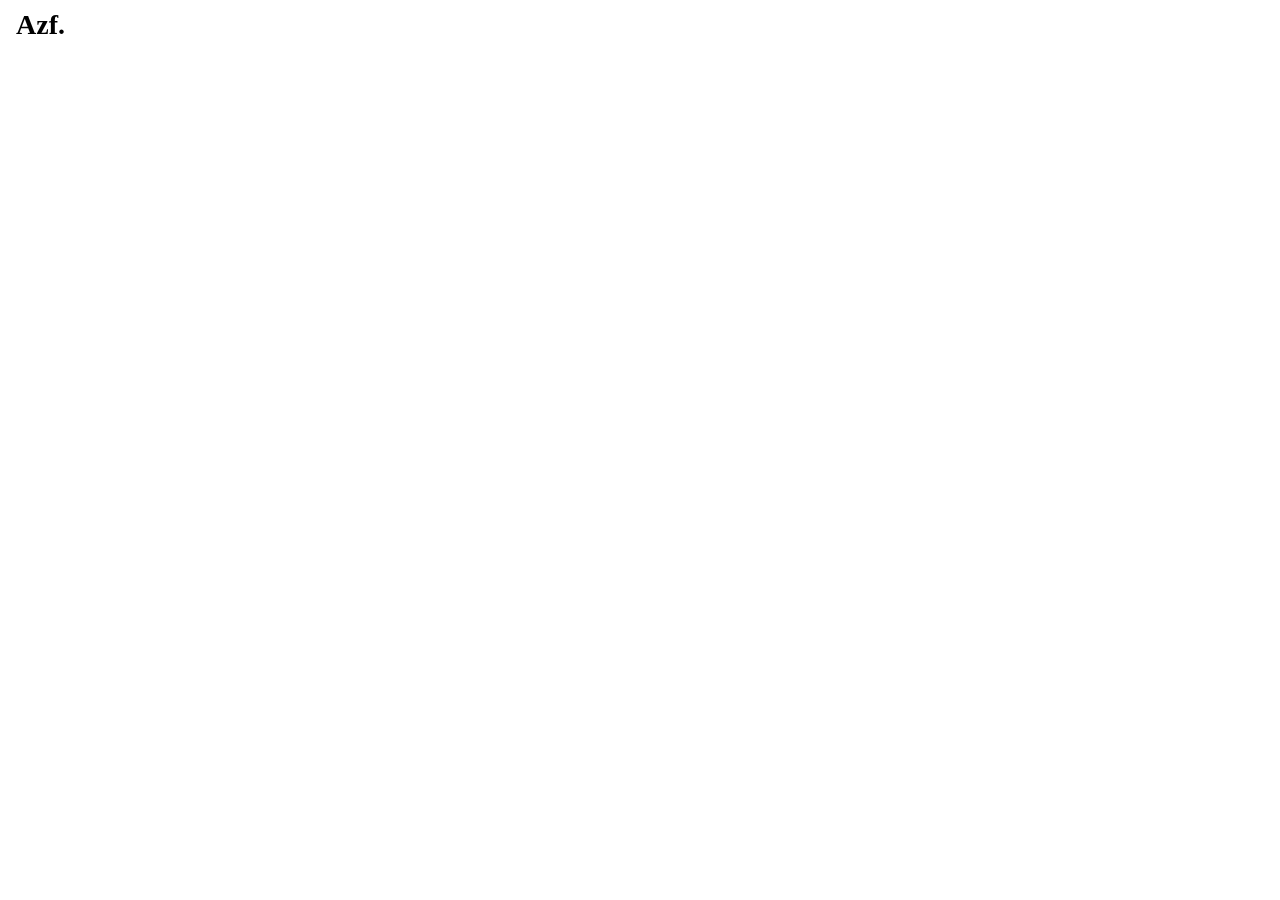
==== profile.html @ 9c94cdc0 "feat: add profile page" ====
<!DOCTYPE html>
<html lang="en">
<head>
    <meta charset="UTF-8">
    <meta name="viewport" content="width=device-width, initial-scale=1.0">
    <title>My Profile</title>
    <link rel="stylesheet" href="https://cdn.jsdelivr.net/npm/bootstrap@4.0.0/dist/css/bootstrap.min.css" integrity="sha384-Gn5384xqQ1aoWXA+058RXPxPg6fy4IWvTNh0E263XmFcJlSAwiGgFAW/dAiS6JXm" crossorigin="anonymous">
    <link rel="stylesheet" href="css/style.css">
</head>
<body>
    <navbar class="constainer-fluid navbar row fixed-top">
        <nav class="logo col-sm-1"><h3><strong><a href="/">Azf.</a></strong></h3></nav>
    </navbar>
    <main class="container-fluid">
    </main>
    <script src="https://code.jquery.com/jquery-3.2.1.slim.min.js" integrity="sha384-KJ3o2DKtIkvYIK3UENzmM7KCkRr/rE9/Qpg6aAZGJwFDMVNA/GpGFF93hXpG5KkN" crossorigin="anonymous"></script>
    <script src="https://cdn.jsdelivr.net/npm/popper.js@1.12.9/dist/umd/popper.min.js" integrity="sha384-ApNbgh9B+Y1QKtv3Rn7W3mgPxhU9K/ScQsAP7hUibX39j7fakFPskvXusvfa0b4Q" crossorigin="anonymous"></script>
    <script src="https://cdn.jsdelivr.net/npm/bootstrap@4.0.0/dist/js/bootstrap.min.js" integrity="sha384-JZR6Spejh4U02d8jOt6vLEHfe/JQGiRRSQQxSfFWpi1MquVdAyjUar5+76PVCmYl" crossorigin="anonymous"></script>
</body>
</html>
---- css/style.css ----
@import url('https://fonts.cdnfonts.com/css/poppins');

* {
    font-family: 'Poppins';
}

.image {
    background: orange;
}

a {
    text-decoration: none;
    color: #000;
}

.profile-image {
    background-image:  url('../images/alvian.png');
    height: 100vh;
    background-size: auto 100%;
    background-repeat:no-repeat;   
    background-position:top;
}

.subheading {
    color: orange;
    font-weight: bolder;
    font-size: larger;
    letter-spacing: 1px;
}

.left {
    box-sizing: border-box;
}

.stacks {
    color: brown;
}

@media screen and (max-width: 600px) {
    .name {
        font-size: 3em;
        font-weight: bolder;
        line-height: 1em;
    }

    .left {
        height: 50vh !important;
        display: flex !important;
        align-items: center !important;
    }

    .image {
        height: 50vh !important;
    }

    .profile-image {
        height: 50vh !important;
    }

    .logo {
        display: none;
    }
}

@media screen and (min-width: 600px) {
    .name {
        line-height: 0.8em;
        font-size: 5em;
        font-weight: 600;
    }
}
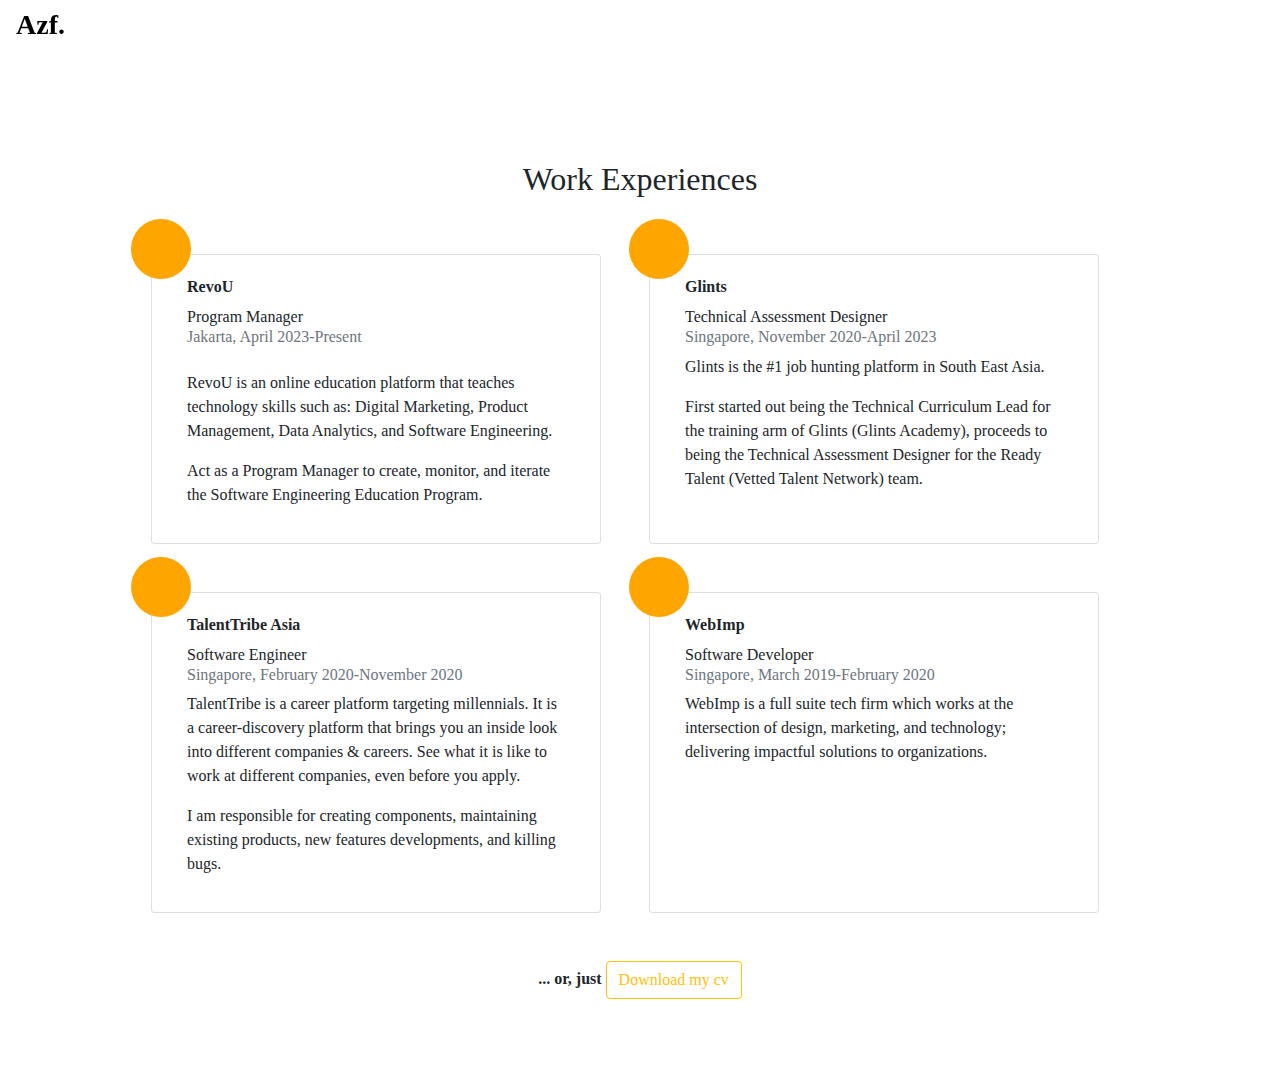
==== commit 09a2671f: "feat: Add profile page" ====
--- a/profile.html
+++ b/profile.html
@@ -6,13 +6,96 @@
     <title>My Profile</title>
     <link rel="stylesheet" href="https://cdn.jsdelivr.net/npm/bootstrap@4.0.0/dist/css/bootstrap.min.css" integrity="sha384-Gn5384xqQ1aoWXA+058RXPxPg6fy4IWvTNh0E263XmFcJlSAwiGgFAW/dAiS6JXm" crossorigin="anonymous">
     <link rel="stylesheet" href="css/style.css">
+    <link rel="stylesheet" href="https://cdnjs.cloudflare.com/ajax/libs/font-awesome/6.4.2/css/all.min.css" integrity="sha512-z3gLpd7yknf1YoNbCzqRKc4qyor8gaKU1qmn+CShxbuBusANI9QpRohGBreCFkKxLhei6S9CQXFEbbKuqLg0DA==" crossorigin="anonymous" referrerpolicy="no-referrer" />
 </head>
 <body>
     <navbar class="constainer-fluid navbar row fixed-top">
-        <nav class="logo col-sm-1"><h3><strong><a href="/">Azf.</a></strong></h3></nav>
+        <nav class="col-sm-1"><h3><strong><a href="/">Azf.</a></strong></h3></nav>
     </navbar>
-    <main class="container-fluid">
+    <main class="container cards">
+        <div class="row d-flex mb-5 align-items-center justify-content-center">
+            <h2>Work Experiences</h2>
+        </div>
+            <div class="container row d-flex justify-content-center">
+                <div class="card col-sm-12 col-lg-5">
+                    <div class="card-icon">
+                        <i class="fa-solid fa-person-chalkboard"></i>
+                    </div>
+                    <div class="card-body">
+                        <div class="card-title"><strong>RevoU</strong></div>
+                        <div class="card-subtitle mb-1 muted">Program Manager</div>
+                        <h6 class="card-subtitle mb-4 text-muted">Jakarta, April 2023-Present</h6>
+                        <p class="card-text">
+                            RevoU is an online education platform that teaches technology skills such as: Digital Marketing, Product Management, Data Analytics, and Software Engineering. 
+                        </p>
+                        <p>Act as a Program Manager to create, monitor, and iterate the Software Engineering Education Program.</p>
+
+                    </div>
+                </div>
+
+                <div class="card col-sm-12 col-lg-5 ml-5">
+                    <div class="card-icon">
+                        <i class="fa-solid fa-star"></i>
+                    </div>
+                    <div class="card-body">
+                        <div class="card-title"><strong>Glints</strong></div>
+                        <div class="card-subtitle mb-1 muted">Technical Assessment Designer</div>
+                        <h6 class="card-subtitle mb-2 text-muted">Singapore, November 2020-April 2023</h6>
+                        <p class="card-text">
+                            Glints is the #1 job hunting platform in South East Asia.
+                        </p>
+                        <p>First started out being the Technical Curriculum Lead for the training arm of Glints (Glints Academy), proceeds to being the Technical Assessment Designer for the Ready Talent (Vetted Talent Network) team.</p>
+
+                    </div>
+                </div>
+
+                <div class="card col-sm-12 col-lg-5 mt-5">
+                    <div class="card-icon">
+                        <i class="fa-solid fa-user-group"></i>
+                    </div>
+                    <div class="card-body">
+                        <div class="card-title"><strong>TalentTribe Asia</strong></div>
+                        <div class="card-subtitle mb-1 muted">Software Engineer</div>
+                        <h6 class="card-subtitle mb-2 text-muted">Singapore, February 2020-November 2020</h6>
+                        <p class="card-text">
+                            TalentTribe is a career platform targeting millennials. It is a career-discovery platform that brings you an inside look into different companies & careers. See what it is like to work at different companies, even before you apply. 
+                        </p>
+                        <p>I am responsible for creating components, maintaining existing products, new features developments, and killing bugs.</p>
+
+                    </div>
+                </div>
+
+                <div class="card col-sm-12 col-lg-5 mt-5 ml-5">
+                    <div class="card-icon">
+                        <i class="fa-solid fa-code"></i>
+                    </div>
+                    <div class="card-body">
+                        <div class="card-title"><strong>WebImp</strong></div>
+                        <div class="card-subtitle mb-1 muted">Software Developer</div>
+                        <h6 class="card-subtitle mb-2 text-muted">Singapore, March 2019-February 2020</h6>
+                        <p class="card-text">
+                            WebImp is a full suite tech firm which works at the intersection of design, marketing, and technology; delivering impactful solutions to organizations.
+                        </p>
+                    </div>
+                </div>
+            </div>
+
+            <div class="row d-flex mt-5 align-items-center justify-content-center">
+                <strong>... or, just <a class="btn btn-outline-warning" href="files/CV_2023-07-16_Alvian Zachry_Faturrahman.pdf" download="true" target="_blank">Download my cv</a></strong>
+            </div>
     </main>
+
+    <footer class="container-fluid fixed-bottom">
+        <div class="row">
+            <div class="col-12 social-media d-flex justify-content-end align-items-center">
+                <a href="https://linkedin.com/in/alvianzf" target="_blank"><i class="fa-brands fa-linkedin"></i> </a> &nbsp;
+                <a href="https://github.com/alvianzf" target="_blank"><i class="fa-brands fa-github"></i> </a>&nbsp;
+                <a href="mailto:alvianzf@gmail.com" target="_blank"><i class="fa-solid fa-envelope"></i> </a>
+
+            </div>
+        </div>
+    </footer>
+
     <script src="https://code.jquery.com/jquery-3.2.1.slim.min.js" integrity="sha384-KJ3o2DKtIkvYIK3UENzmM7KCkRr/rE9/Qpg6aAZGJwFDMVNA/GpGFF93hXpG5KkN" crossorigin="anonymous"></script>
     <script src="https://cdn.jsdelivr.net/npm/popper.js@1.12.9/dist/umd/popper.min.js" integrity="sha384-ApNbgh9B+Y1QKtv3Rn7W3mgPxhU9K/ScQsAP7hUibX39j7fakFPskvXusvfa0b4Q" crossorigin="anonymous"></script>
     <script src="https://cdn.jsdelivr.net/npm/bootstrap@4.0.0/dist/js/bootstrap.min.js" integrity="sha384-JZR6Spejh4U02d8jOt6vLEHfe/JQGiRRSQQxSfFWpi1MquVdAyjUar5+76PVCmYl" crossorigin="anonymous"></script>
--- a/css/style.css
+++ b/css/style.css
@@ -8,7 +8,7 @@
     background: orange;
 }
 
-a {
+a, a:hover, a:active, a:visited {
     text-decoration: none;
     color: #000;
 }
@@ -44,23 +44,30 @@
     }
 
     .left {
-        height: 50vh !important;
+        height: 60vh !important;
         display: flex !important;
         align-items: center !important;
+        padding-bottom: 1em;
     }
 
     .image {
-        height: 50vh !important;
+        height: 40vh !important;
     }
 
     .profile-image {
-        height: 50vh !important;
+        height: 40vh !important;
     }
 
     .logo {
         display: none;
     }
+
+    .cards {
+        margin-top: 5em;
+        margin-bottom: 2em;
+    }
 }
+
 
 @media screen and (min-width: 600px) {
     .name {
@@ -68,4 +75,28 @@
         font-size: 5em;
         font-weight: 600;
     }
+
+    .cards {
+        margin-top: 10em;
+        margin-bottom: 5em;
+    }
+
+    .card-icon {
+        background: orange;
+        width: 60px;
+        height: 60px;
+        position: absolute;
+        font-size: 1.5em;
+        color: white;
+        display: flex;
+        align-items: center;
+        justify-content: center;
+        border-radius: 50%;
+        margin-top: -1.5em;
+        margin-left: -1.5em;
+    }
 }
+
+.social-media {
+    padding-bottom: 1em;
+}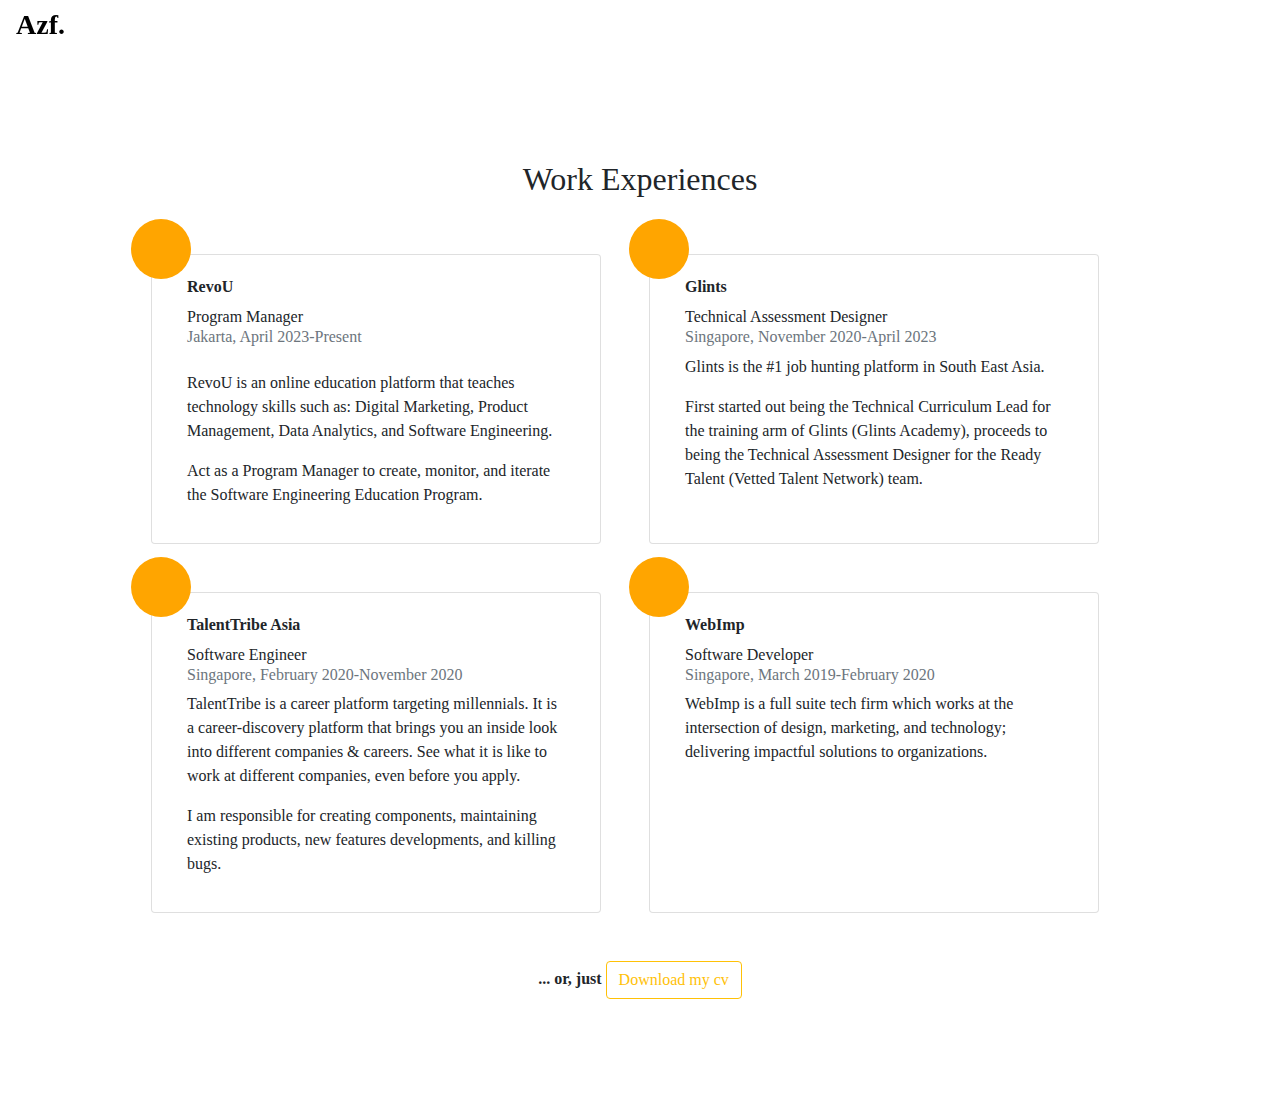
==== commit d6ee91cc: "fix: change cv download button margin" ====
--- a/profile.html
+++ b/profile.html
@@ -85,7 +85,7 @@
             </div>
     </main>
 
-    <footer class="container-fluid fixed-bottom">
+    <footer class="container-fluid sticky-bottom">
         <div class="row">
             <div class="col-12 social-media d-flex justify-content-end align-items-center">
                 <a href="https://linkedin.com/in/alvianzf" target="_blank"><i class="fa-brands fa-linkedin"></i> </a> &nbsp;
--- a/css/style.css
+++ b/css/style.css
@@ -65,6 +65,25 @@
     .cards {
         margin-top: 5em;
         margin-bottom: 2em;
+        margin-left: 15px;
+        margin-right: auto;
+    }
+
+    .card-icon {
+        margin: -1em 0 0 -1em;
+        background: orange;
+        height: 50px;
+        width: 50px;
+        display: flex;
+        align-items: center;
+        justify-content: center;
+        font-size: 1.5em;
+        color: white;
+        border-radius: 50%;
+    }
+    
+    .card {
+        margin: 1em 0 !important;
     }
 }
 
@@ -99,4 +118,6 @@
 
 .social-media {
     padding-bottom: 1em;
+    padding-right: 2em;
+    background: white;
 }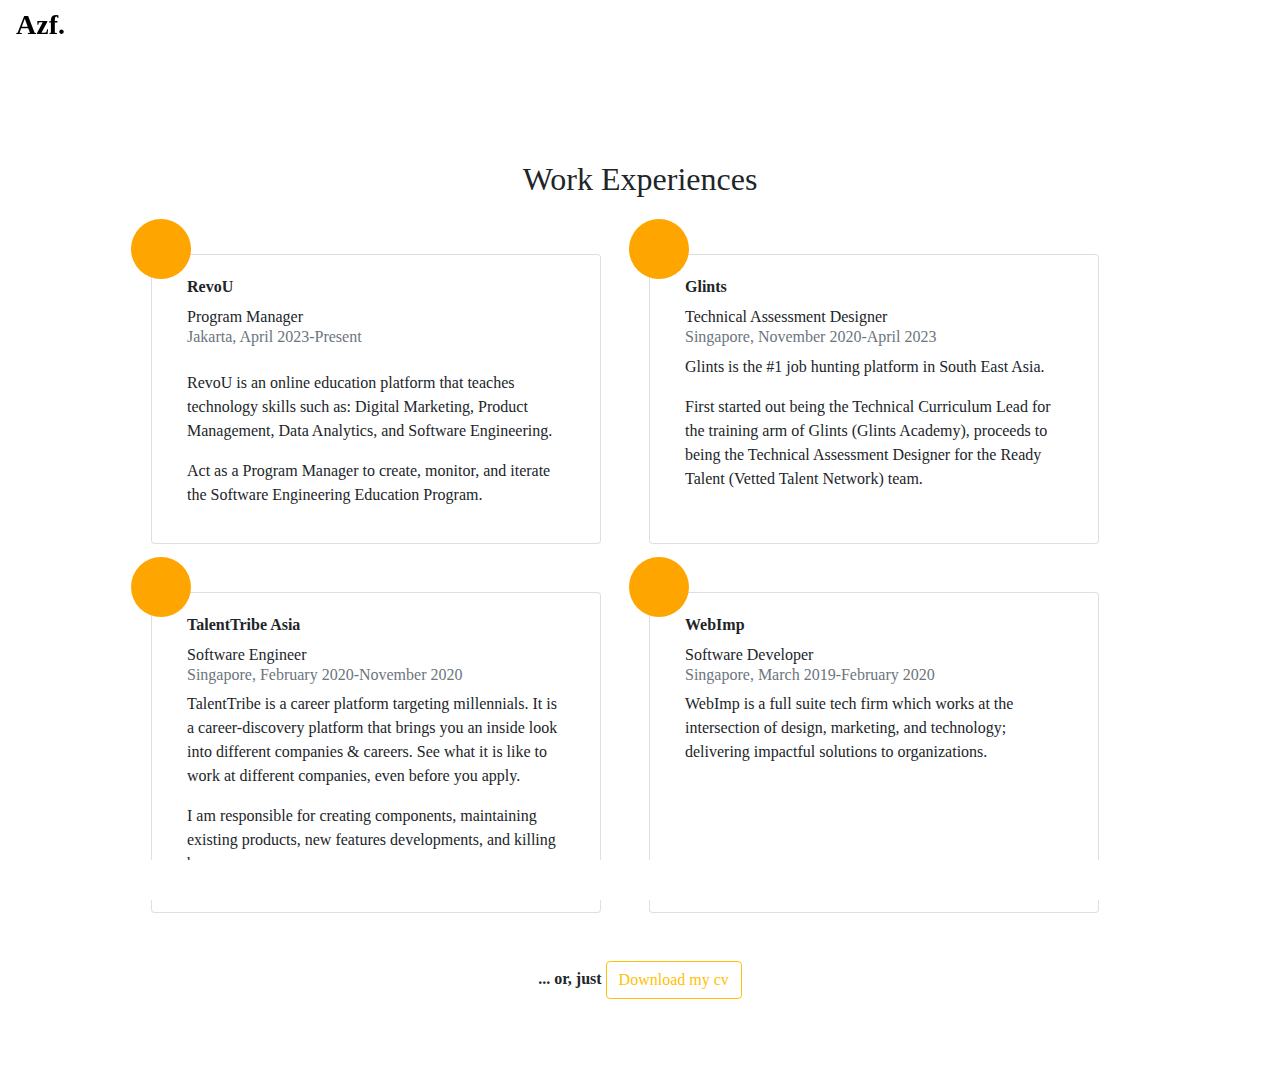
==== commit 5a6b159b: "fix: change footer css from sticky to fixed" ====
--- a/profile.html
+++ b/profile.html
@@ -85,7 +85,7 @@
             </div>
     </main>
 
-    <footer class="container-fluid sticky-bottom">
+    <footer class="container-fluid fixed-bottom">
         <div class="row">
             <div class="col-12 social-media d-flex justify-content-end align-items-center">
                 <a href="https://linkedin.com/in/alvianzf" target="_blank"><i class="fa-brands fa-linkedin"></i> </a> &nbsp;
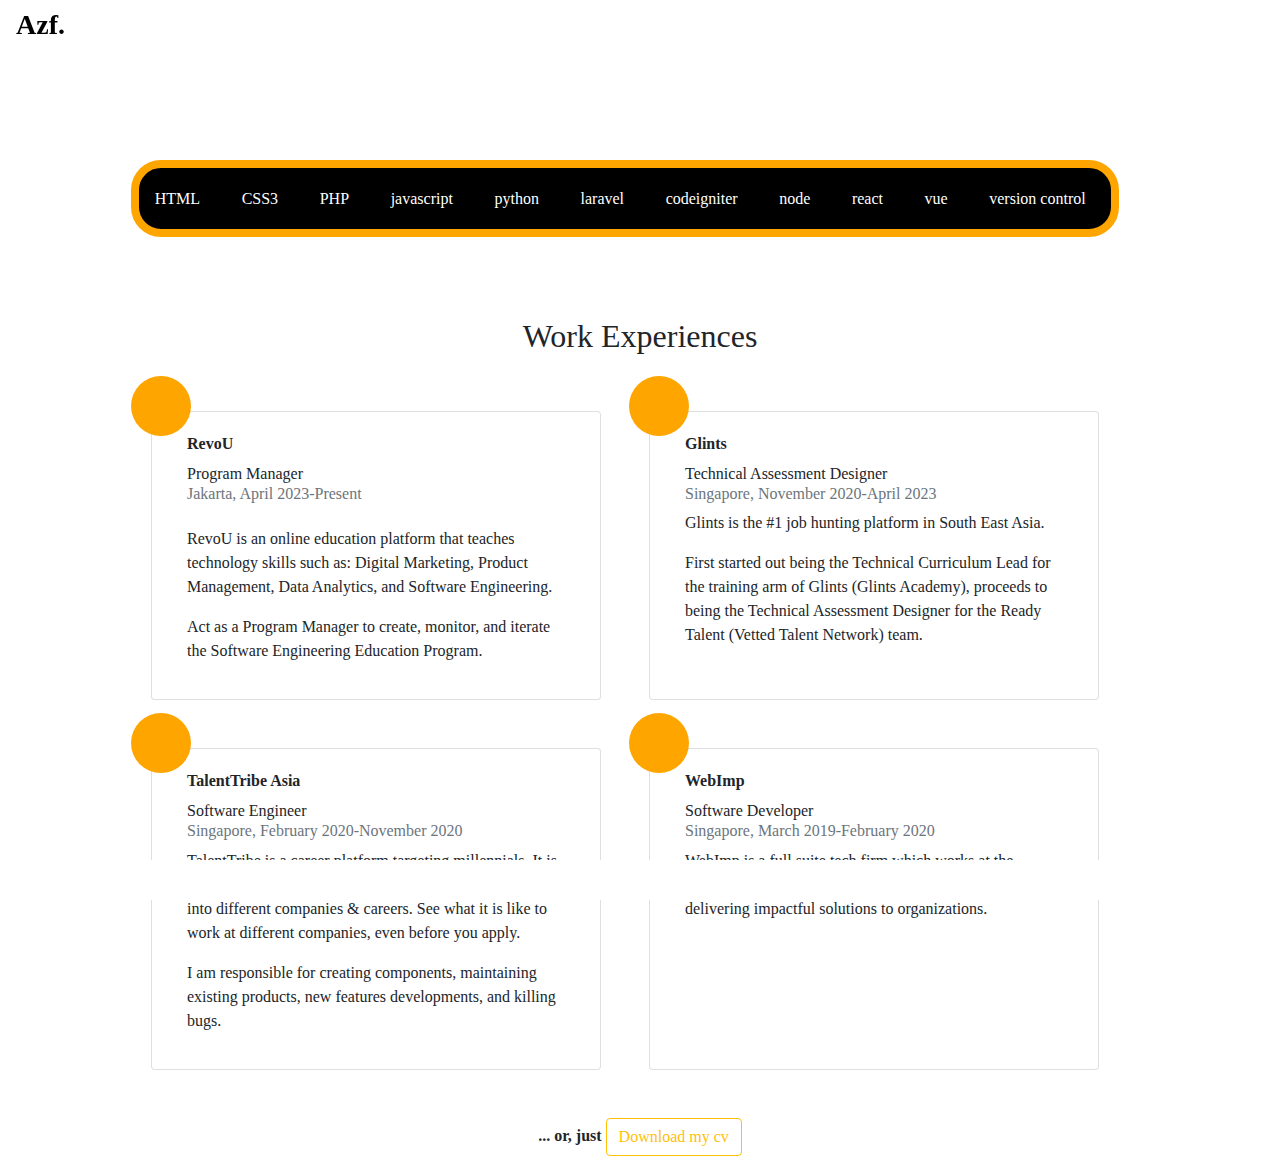
==== commit 911c541e: "feat: add relevant skills" ====
--- a/profile.html
+++ b/profile.html
@@ -12,7 +12,47 @@
     <navbar class="constainer-fluid navbar row fixed-top">
         <nav class="col-sm-1"><h3><strong><a href="/">Azf.</a></strong></h3></nav>
     </navbar>
-    <main class="container cards">
+
+    <section class="container cards">
+        <div class="container row d-flex justify-content-center">
+            <div class="d-flex flex-wrap align-items-center justify-content-center" style="background: #000; border-radius: 30px; border: 8px solid orange;">
+                <div class="skill">
+                     HTML <i class="fa-brands fa-html5" style="color: red;"></i>
+                </div>
+                <div class="skill">
+                    CSS3 <i class="fa-brands fa-css3" style="color: orange;"></i>
+                </div>
+                <div class="skill">
+                    PHP <i class="fa-brands fa-php" style="color: #8993be;"></i>
+                </div>
+                <div class="skill">
+                    javascript <i class="fa-brands fa-square-js" style="color: #F0DB4F;"></i>
+                </div>
+                <div class="skill">
+                    python <i class="fa-brands fa-python" style="color: orange;"></i>
+                </div>
+                <div class="skill">
+                    laravel <i class="fa-brands fa-laravel" style="color: red;"></i>
+                </div>
+                <div class="skill">
+                    codeigniter <i class="fa-solid fa-fire-flame-curved" style="color: orangered;"></i>
+                </div>
+                <div class="skill">
+                    node <i class="fa-brands fa-node-js" style="color: green;"></i>
+                </div>
+                <div class="skill">
+                    react <i class="fa-brands fa-react" style="color: #61dbfb;"></i>
+                </div>
+                <div class="skill">
+                    vue <i class="fa-brands fa-vuejs" style="color: green;"></i>
+                </div>
+                <div class="skill">
+                    version control <i class="fa-brands fa-git" style="color: orange;"></i>
+                </div>
+            </div>
+        </div>
+    </section>
+    <section class="container">
         <div class="row d-flex mb-5 align-items-center justify-content-center">
             <h2>Work Experiences</h2>
         </div>
@@ -83,7 +123,7 @@
             <div class="row d-flex mt-5 align-items-center justify-content-center">
                 <strong>... or, just <a class="btn btn-outline-warning" href="files/CV_2023-07-16_Alvian Zachry_Faturrahman.pdf" download="true" target="_blank">Download my cv</a></strong>
             </div>
-    </main>
+    </section>
 
     <footer class="container-fluid fixed-bottom">
         <div class="row">
--- a/css/style.css
+++ b/css/style.css
@@ -120,4 +120,16 @@
     padding-bottom: 1em;
     padding-right: 2em;
     background: white;
+}
+
+.skill {
+    padding: 1em;
+    /* font-weight: bold; */
+    color: white;
+}
+
+.skill i {
+    font-size: larger;
+    /* font-weight: bold; */
+    margin-left: 0.5em;
 }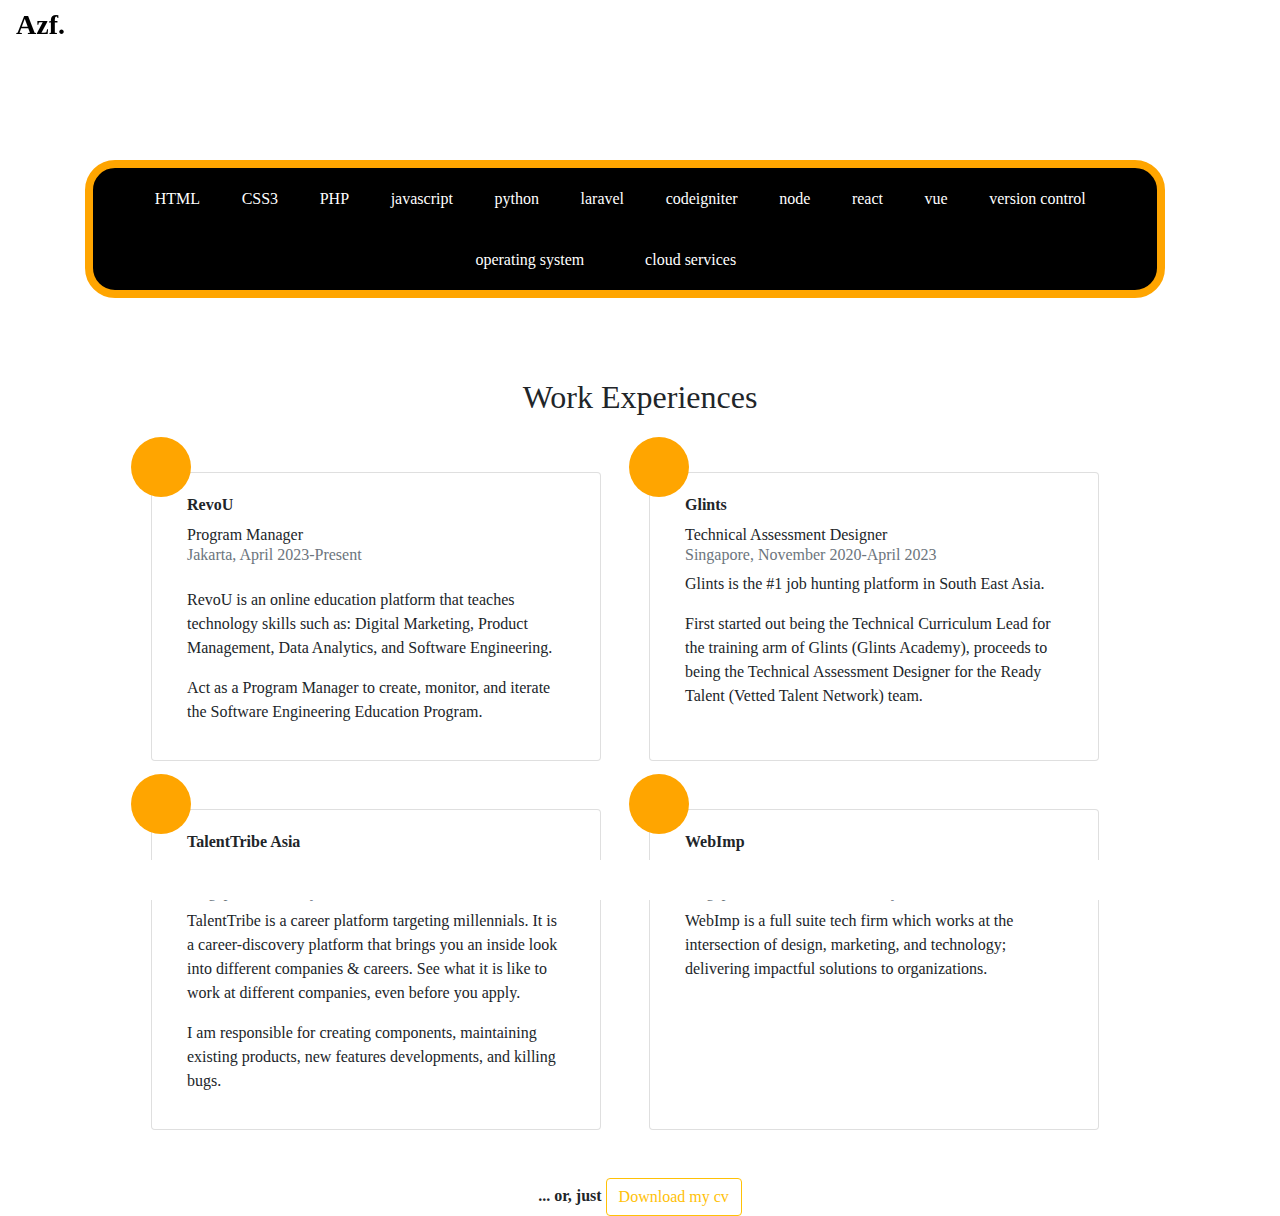
==== commit 75edd2b2: "feat: add common stacks and skills to the skill section" ====
--- a/profile.html
+++ b/profile.html
@@ -48,6 +48,16 @@
                 </div>
                 <div class="skill">
                     version control <i class="fa-brands fa-git" style="color: orange;"></i>
+                </div>
+                <div class="skill">
+                    operating system <i class="fa-brands fa-ubuntu" style="color: orangered;"></i><i class="fa-brands fa-apple" style="color: white;"></i><i class="fa-brands fa-windows" style="color: lightblue;"></i>
+                </div>
+                <div class="skill">
+                    cloud services
+                    <i class="fa-brands fa-aws" style="color: orange;" title="amazon web services"></i>
+                    <i class="fa-brands fa-google" style="color: white;" title="google cloud platform"></i>
+                    <i class="fa-brands fa-microsoft" style="color: lightblue;" title="azure"></i>
+                    <i class="fa-solid fa-fire-flame-curved" style="color: orangered;" title="firebase"></i>
                 </div>
             </div>
         </div>
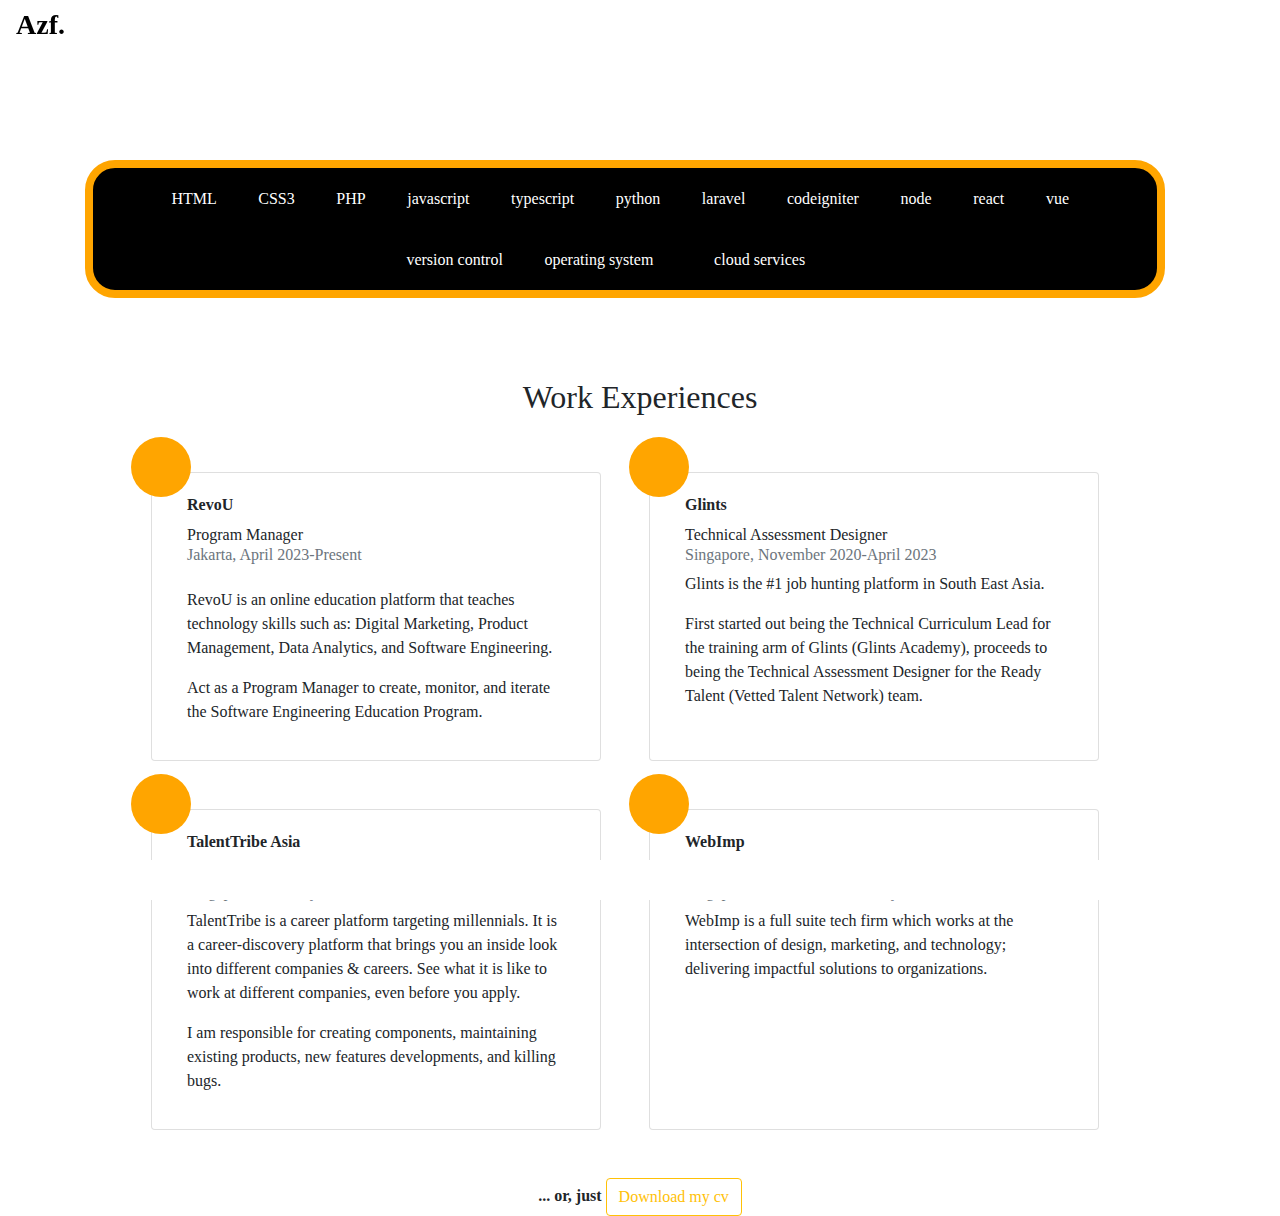
==== commit 73a8429a: "feat: add typescript to list of languages" ====
--- a/profile.html
+++ b/profile.html
@@ -4,6 +4,7 @@
     <meta charset="UTF-8">
     <meta name="viewport" content="width=device-width, initial-scale=1.0">
     <title>My Profile</title>
+    <link rel="icon" type="image/x-icon" href="/images/favicon.ico">
     <link rel="stylesheet" href="https://cdn.jsdelivr.net/npm/bootstrap@4.0.0/dist/css/bootstrap.min.css" integrity="sha384-Gn5384xqQ1aoWXA+058RXPxPg6fy4IWvTNh0E263XmFcJlSAwiGgFAW/dAiS6JXm" crossorigin="anonymous">
     <link rel="stylesheet" href="css/style.css">
     <link rel="stylesheet" href="https://cdnjs.cloudflare.com/ajax/libs/font-awesome/6.4.2/css/all.min.css" integrity="sha512-z3gLpd7yknf1YoNbCzqRKc4qyor8gaKU1qmn+CShxbuBusANI9QpRohGBreCFkKxLhei6S9CQXFEbbKuqLg0DA==" crossorigin="anonymous" referrerpolicy="no-referrer" />
@@ -28,6 +29,7 @@
                 <div class="skill">
                     javascript <i class="fa-brands fa-square-js" style="color: #F0DB4F;"></i>
                 </div>
+                <div class="skill">typescript<i class="fi fi-brands-typescript"></i></div>
                 <div class="skill">
                     python <i class="fa-brands fa-python" style="color: orange;"></i>
                 </div>
--- a/css/style.css
+++ b/css/style.css
@@ -1,4 +1,5 @@
 @import url('https://fonts.cdnfonts.com/css/poppins');
+@import url("https://cdn-uicons.flaticon.com/uicons-regular-rounded/css/uicons-regular-rounded.css 885");
 
 * {
     font-family: 'Poppins';
